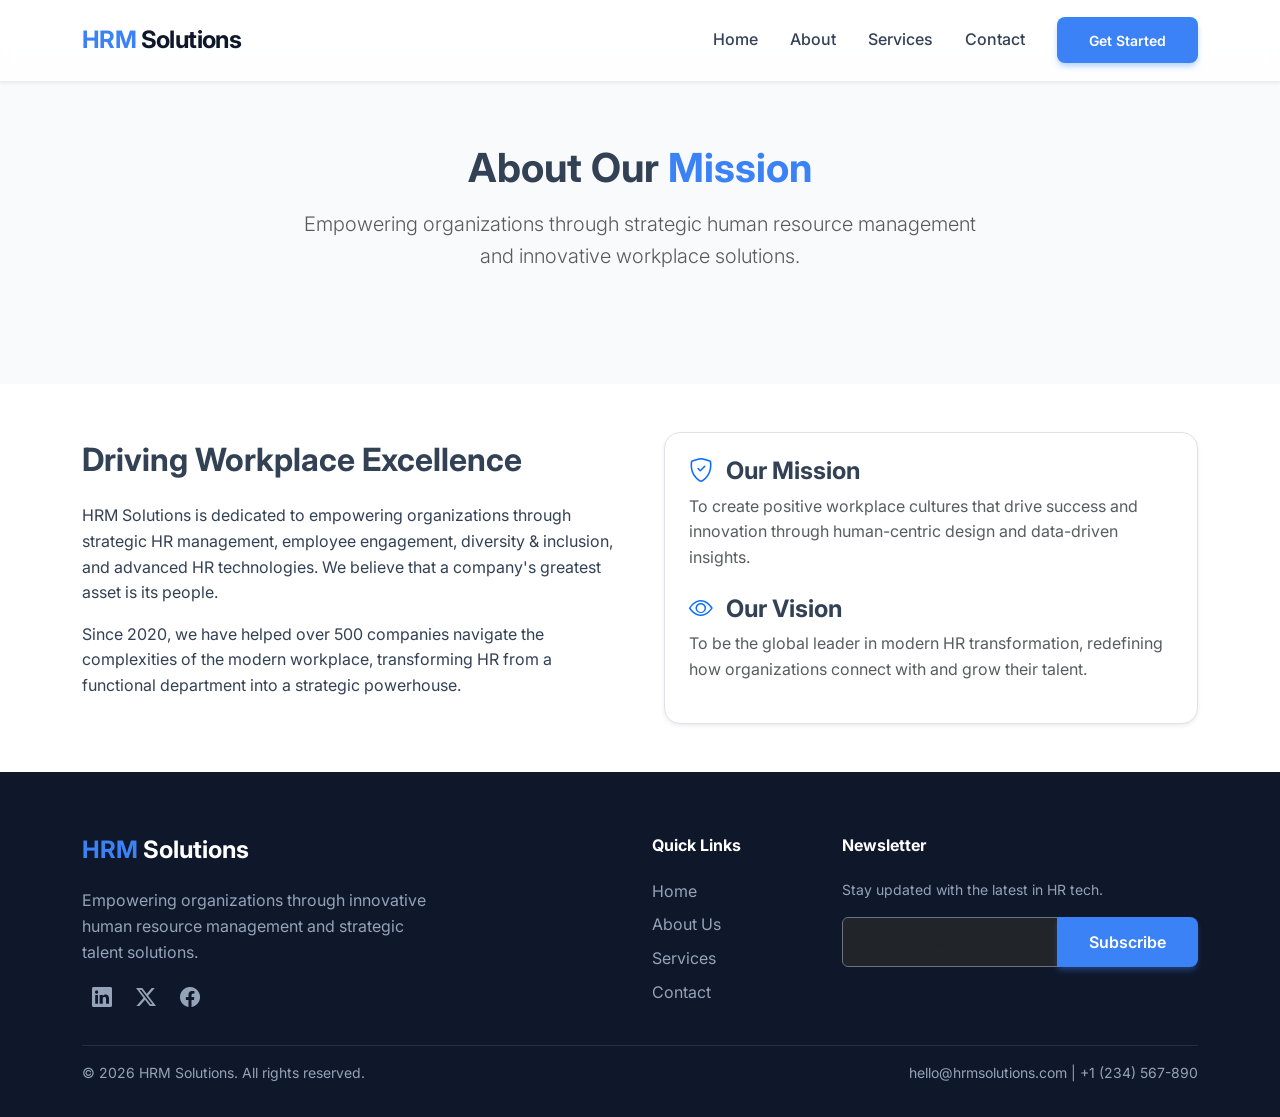
==== about.html @ 043418d1 "first commit" ====
<!DOCTYPE html>
<html lang="en">

<head>
  <meta charset="UTF-8">
  <meta name="viewport" content="width=device-width, initial-scale=1">
  <title>About Us | HRM Solutions</title>
  <link href="https://cdn.jsdelivr.net/npm/bootstrap@5.3.2/dist/css/bootstrap.min.css" rel="stylesheet">
  <link rel="stylesheet" href="https://cdn.jsdelivr.net/npm/bootstrap-icons@1.11.1/font/bootstrap-icons.css">
  <link href="https://unpkg.com/aos@2.3.1/dist/aos.css" rel="stylesheet">
  <link rel="stylesheet" href="assets/css/main.css">
</head>

<body>

  <!-- Navigation -->
  <nav class="navbar navbar-expand-lg fixed-top shadow-sm" style="background: rgba(255, 255, 255, 0.95);">
    <div class="container">
      <a class="navbar-brand fw-bold" href="index.html">
        <span style="color: var(--accent);">HRM</span> Solutions
      </a>
      <button class="navbar-toggler" type="button" data-bs-toggle="collapse" data-bs-target="#navbarNav">
        <span class="navbar-toggler-icon"></span>
      </button>
      <div class="collapse navbar-collapse" id="navbarNav">
        <ul class="navbar-nav ms-auto align-items-lg-center">
          <li class="nav-item"><a class="nav-link" href="index.html">Home</a></li>
          <li class="nav-item"><a class="nav-link active" href="about.html">About</a></li>
          <li class="nav-item"><a class="nav-link" href="services.html">Services</a></li>
          <li class="nav-item"><a class="nav-link" href="contact.html">Contact</a></li>
          <li class="nav-item ms-lg-3 mt-2 mt-lg-0">
            <a class="btn btn-primary btn-sm" href="contact.html">Get Started</a>
          </li>
        </ul>
      </div>
    </div>
  </nav>

  <!-- Page Header -->
  <header class="py-5 mt-5" style="background: var(--bg-light);">
    <div class="container py-5 text-center">
      <h1 class="fw-bold mb-3" data-aos="fade-up">About Our <span style="color: var(--accent);">Mission</span></h1>
      <p class="lead text-muted mx-auto" style="max-width: 700px;" data-aos="fade-up" data-aos-delay="100">
        Empowering organizations through strategic human resource management and innovative workplace solutions.
      </p>
    </div>
  </header>

  <section class="container py-5">
    <div class="row g-5 align-items-center">
      <div class="col-lg-6" data-aos="fade-right">
        <h2 class="fw-bold mb-4">Driving Workplace Excellence</h2>
        <p>HRM Solutions is dedicated to empowering organizations through strategic HR management, employee engagement,
          diversity & inclusion, and advanced HR technologies. We believe that a company's greatest asset is its people.
        </p>
        <p>Since 2020, we have helped over 500 companies navigate the complexities of the modern workplace, transforming
          HR from a functional department into a strategic powerhouse.</p>
      </div>
      <div class="col-lg-6" data-aos="fade-left">
        <div class="p-4 bg-white rounded-4 shadow-sm border">
          <div class="mb-4">
            <h4 class="fw-bold"><i class="bi bi-shield-check text-primary me-2"></i> Our Mission</h4>
            <p class="text-muted">To create positive workplace cultures that drive success and innovation through
              human-centric design and data-driven insights.</p>
          </div>
          <div>
            <h4 class="fw-bold"><i class="bi bi-eye text-primary me-2"></i> Our Vision</h4>
            <p class="text-muted">To be the global leader in modern HR transformation, redefining how organizations
              connect with and grow their talent.</p>
          </div>
        </div>
      </div>
    </div>
  </section>

  <!-- Footer -->
  <footer class="text-white">
    <div class="container">
      <div class="row g-4 mb-4">
        <div class="col-lg-4">
          <h4 class="fw-bold mb-4"><span style="color: var(--accent);">HRM</span> Solutions</h4>
          <p class="footer-text">Empowering organizations through innovative human resource management and strategic
            talent solutions.</p>
          <div class="social-links">
            <a href="#"><i class="bi bi-linkedin"></i></a>
            <a href="#"><i class="bi bi-twitter-x"></i></a>
            <a href="#"><i class="bi bi-facebook"></i></a>
          </div>
        </div>
        <div class="col-lg-2 offset-lg-2">
          <h6 class="fw-bold mb-4">Quick Links</h6>
          <ul class="list-unstyled footer-text">
            <li class="mb-2"><a href="index.html" class="text-decoration-none text-reset">Home</a></li>
            <li class="mb-2"><a href="about.html" class="text-decoration-none text-reset">About Us</a></li>
            <li class="mb-2"><a href="services.html" class="text-decoration-none text-reset">Services</a></li>
            <li class="mb-2"><a href="contact.html" class="text-decoration-none text-reset">Contact</a></li>
          </ul>
        </div>
        <div class="col-lg-4">
          <h6 class="fw-bold mb-4">Newsletter</h6>
          <p class="footer-text small">Stay updated with the latest in HR tech.</p>
          <div class="input-group mb-3">
            <input type="text" class="form-control bg-dark border-secondary text-white" placeholder="Email address">
            <button class="btn btn-primary" type="button">Subscribe</button>
          </div>
        </div>
      </div>
      <hr class="border-secondary opacity-25">
      <div class="row align-items-center">
        <div class="col-md-6 text-center text-md-start">
          <p class="mb-0 footer-text small">© 2026 HRM Solutions. All rights reserved.</p>
        </div>
        <div class="col-md-6 text-center text-md-end">
          <p class="mb-0 footer-text small">hello@hrmsolutions.com | +1 (234) 567-890</p>
        </div>
      </div>
    </div>
  </footer>

  <!-- Scripts -->
  <script src="https://cdn.jsdelivr.net/npm/bootstrap@5.3.2/dist/js/bootstrap.bundle.min.js"></script>
  <script src="https://unpkg.com/aos@2.3.1/dist/aos.js"></script>
  <script>
    AOS.init({ duration: 1000, once: true });
  </script>

</body>

</html>
---- assets/css/main.css ----
@import url('https://fonts.googleapis.com/css2?family=Inter:wght@300;400;500;600;700&display=swap');

:root {
  --primary: #0f172a;
  --primary-light: #1e293b;
  --accent: #3b82f6;
  --accent-dark: #2563eb;
  --text: #334155;
  --text-light: #64748b;
  --bg-light: #f8fafc;
  --white: #ffffff;
  --glass: rgba(255, 255, 255, 0.8);
  --shadow: 0 10px 15px -3px rgba(0, 0, 0, 0.1), 0 4px 6px -2px rgba(0, 0, 0, 0.05);
  --shadow-lg: 0 20px 25px -5px rgba(0, 0, 0, 0.1), 0 10px 10px -5px rgba(0, 0, 0, 0.04);
}

* {
  margin: 0;
  padding: 0;
  box-sizing: border-box;
}

body {
  font-family: 'Inter', sans-serif;
  color: var(--text);
  background-color: var(--white);
  line-height: 1.6;
  overflow-x: hidden;
}

/* Navbar */
.navbar {
  background: var(--glass) !important;
  backdrop-filter: blur(12px);
  -webkit-backdrop-filter: blur(12px);
  border-bottom: 1px solid rgba(255, 255, 255, 0.3);
  padding: 1rem 0;
  transition: all 0.3s ease;
}

.navbar-brand {
  color: var(--primary) !important;
  font-size: 1.5rem;
  letter-spacing: -0.025em;
}

.nav-link {
  color: var(--text) !important;
  font-weight: 500;
  margin: 0 0.5rem;
  transition: color 0.2s ease;
}

.nav-link:hover {
  color: var(--accent) !important;
}

/* Hero Section */
.hero {
  min-height: 100vh;
  display: flex;
  align-items: center;
  background: radial-gradient(circle at top right, rgba(59, 130, 246, 0.1), transparent),
    radial-gradient(circle at bottom left, rgba(59, 130, 246, 0.05), transparent);
  padding: 120px 0 80px;
  position: relative;
}

.hero h1 {
  font-weight: 800;
  font-size: clamp(2.5rem, 5vw, 4rem);
  color: var(--primary);
  line-height: 1.1;
  margin-bottom: 1.5rem;
  letter-spacing: -0.05em;
}

.hero p {
  font-size: 1.25rem;
  color: var(--text-light);
  max-width: 600px;
  margin-bottom: 2.5rem;
}

.btn-primary {
  background-color: var(--accent);
  border: none;
  padding: 0.8rem 2rem;
  font-weight: 600;
  border-radius: 8px;
  box-shadow: 0 4px 6px -1px rgba(59, 130, 246, 0.4);
  transition: all 0.3s ease;
}

.btn-primary:hover {
  background-color: var(--accent-dark);
  transform: translateY(-2px);
  box-shadow: 0 10px 15px -3px rgba(59, 130, 246, 0.4);
}

.btn-outline {
  border: 2px solid var(--primary);
  color: var(--primary);
  padding: 0.8rem 2rem;
  font-weight: 600;
  border-radius: 8px;
  transition: all 0.3s ease;
}

.btn-outline:hover {
  background-color: var(--primary);
  color: var(--white);
  transform: translateY(-2px);
}

/* Services */
.section-title {
  font-weight: 800;
  font-size: 2.5rem;
  color: var(--primary);
  margin-bottom: 3rem;
  letter-spacing: -0.025em;
}

.service-card {
  background: var(--white);
  border: 1px solid rgba(0, 0, 0, 0.05);
  border-radius: 16px;
  padding: 2.5rem;
  height: 100%;
  transition: all 0.4s cubic-bezier(0.4, 0, 0.2, 1);
  box-shadow: var(--shadow);
}

.service-card:hover {
  transform: translateY(-12px);
  box-shadow: var(--shadow-lg);
}

.service-icon {
  width: 54px;
  height: 54px;
  background: rgba(59, 130, 246, 0.1);
  color: var(--accent);
  border-radius: 12px;
  display: flex;
  align-items: center;
  justify-content: center;
  font-size: 1.5rem;
  margin-bottom: 1.5rem;
}

.service-card h5 {
  font-weight: 700;
  margin-bottom: 1rem;
  color: var(--primary);
}

/* Footer */
footer {
  background-color: var(--primary);
  padding: 4rem 0 2rem;
}

.footer-text {
  color: #94a3b8;
}

.social-links a {
  color: #94a3b8;
  font-size: 1.25rem;
  margin: 0 10px;
  transition: color 0.2s;
}

.social-links a:hover {
  color: var(--white);
}

/* AOS Tweaks */
[data-aos] {
  pointer-events: none;
}

.aos-animate {
  pointer-events: auto;
}

/* News Section */
.news-card {
  border: none;
  border-radius: 16px;
  overflow: hidden;
  background: var(--white);
  box-shadow: var(--shadow);
  transition: all 0.3s ease;
}

.news-card:hover {
  transform: translateY(-8px);
  box-shadow: var(--shadow-lg);
}

.news-img {
  height: 200px;
  background-size: cover;
  background-position: center;
}

.news-content {
  padding: 1.5rem;
}

.news-date {
  font-size: 0.85rem;
  color: var(--accent);
  font-weight: 600;
  margin-bottom: 0.5rem;
}

/* Scheduling Section */
.scheduling-wrapper {
  background: var(--white);
  border-radius: 24px;
  padding: 3rem;
  box-shadow: var(--shadow-lg);
  border: 1px solid rgba(0, 0, 0, 0.03);
}

.calendar-mock {
  background: var(--bg-light);
  border-radius: 12px;
  padding: 1.5rem;
}

.calendar-day {
  width: 40px;
  height: 40px;
  display: flex;
  align-items: center;
  justify-content: center;
  border-radius: 8px;
  cursor: pointer;
  font-size: 0.9rem;
  transition: all 0.2s;
}

.calendar-day:hover {
  background: var(--accent);
  color: var(--white);
}

.calendar-day.active {
  background: var(--accent);
  color: var(--white);
}
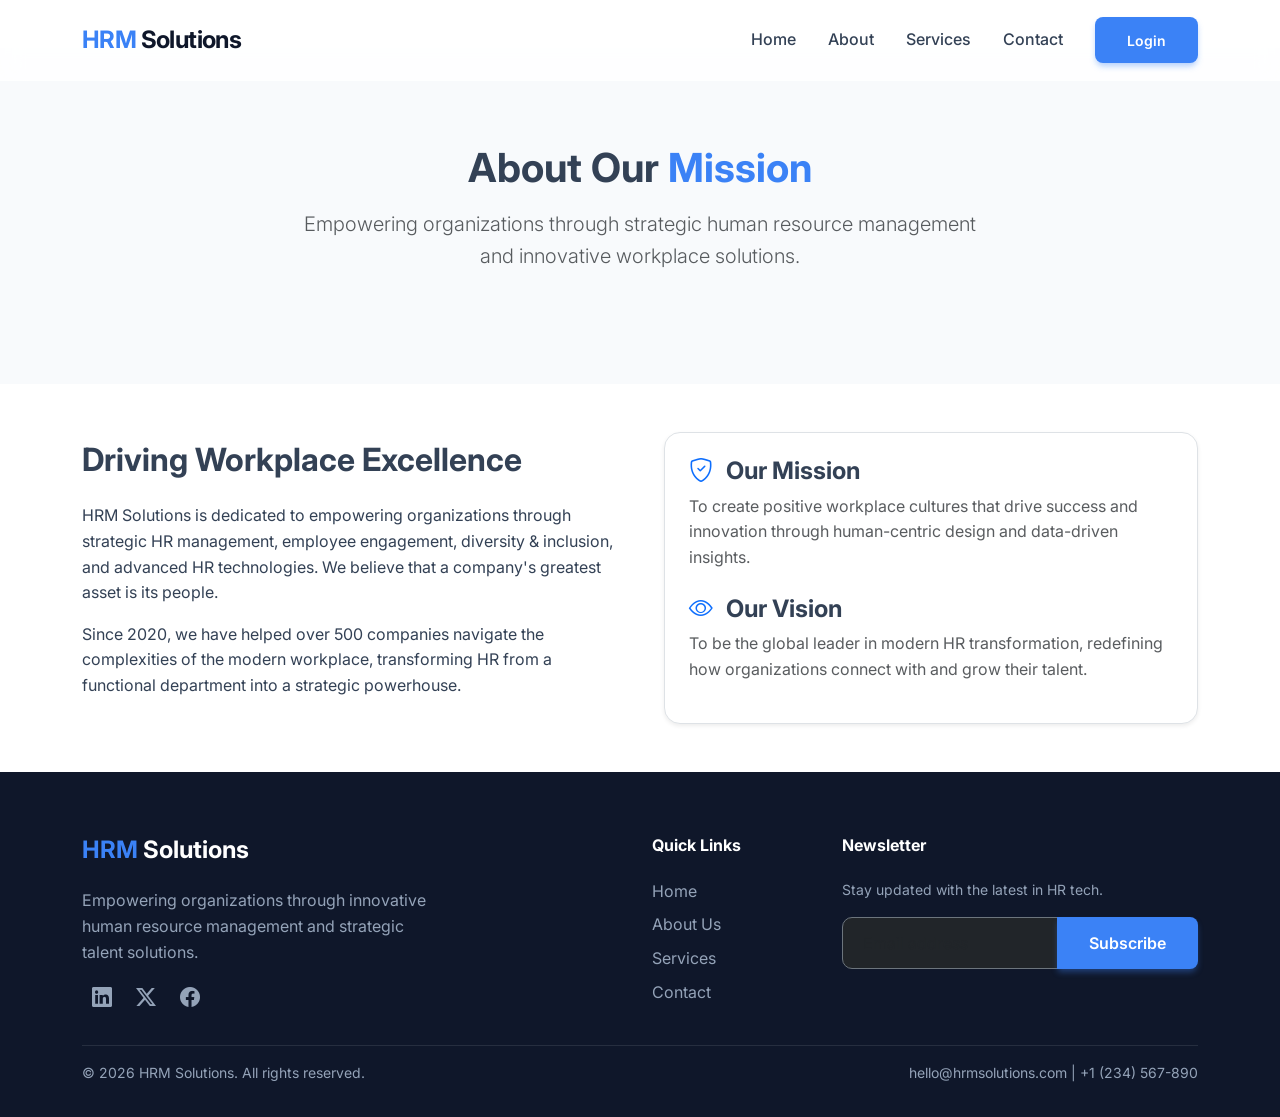
==== commit ed2de9a4: "Update the login" ====
--- a/about.html
+++ b/about.html
@@ -14,7 +14,7 @@
 <body>
 
   <!-- Navigation -->
-  <nav class="navbar navbar-expand-lg fixed-top shadow-sm" style="background: rgba(255, 255, 255, 0.95);">
+  <nav class="navbar navbar-expand-lg fixed-top">
     <div class="container">
       <a class="navbar-brand fw-bold" href="index.html">
         <span style="color: var(--accent);">HRM</span> Solutions
@@ -25,11 +25,11 @@
       <div class="collapse navbar-collapse" id="navbarNav">
         <ul class="navbar-nav ms-auto align-items-lg-center">
           <li class="nav-item"><a class="nav-link" href="index.html">Home</a></li>
-          <li class="nav-item"><a class="nav-link active" href="about.html">About</a></li>
+          <li class="nav-item"><a class="nav-link" href="about.html">About</a></li>
           <li class="nav-item"><a class="nav-link" href="services.html">Services</a></li>
           <li class="nav-item"><a class="nav-link" href="contact.html">Contact</a></li>
           <li class="nav-item ms-lg-3 mt-2 mt-lg-0">
-            <a class="btn btn-primary btn-sm" href="contact.html">Get Started</a>
+            <a class="btn btn-primary btn-sm" href="login.html">Login</a>
           </li>
         </ul>
       </div>
--- a/assets/css/main.css
+++ b/assets/css/main.css
@@ -253,4 +253,262 @@
 .calendar-day.active {
   background: var(--accent);
   color: var(--white);
+}
+
+/* Corporate Hub Section */
+.hub-wrapper {
+  background: var(--white);
+  border-radius: 24px;
+  overflow: hidden;
+  box-shadow: var(--shadow-lg);
+  border: 1px solid rgba(0, 0, 0, 0.05);
+}
+
+.hub-sidebar {
+  background: var(--bg-light);
+  padding: 3rem;
+  border-right: 1px solid rgba(0, 0, 0, 0.05);
+}
+
+.hub-main {
+  padding: 3rem;
+}
+
+.event-list {
+  display: flex;
+  flex-direction: column;
+  gap: 1.5rem;
+}
+
+.event-item {
+  display: flex;
+  gap: 1.5rem;
+  padding: 1.25rem;
+  background: var(--white);
+  border-radius: 12px;
+  border: 1px solid rgba(0, 0, 0, 0.03);
+  transition: all 0.3s ease;
+  cursor: pointer;
+}
+
+.event-item:hover {
+  transform: translateX(8px);
+  border-color: var(--accent);
+  box-shadow: var(--shadow);
+}
+
+.event-date {
+  min-width: 60px;
+  height: 60px;
+  background: var(--primary);
+  color: var(--white);
+  border-radius: 10px;
+  display: flex;
+  flex-direction: column;
+  align-items: center;
+  justify-content: center;
+  line-height: 1;
+}
+
+.event-date .day {
+  font-size: 1.25rem;
+  font-weight: 700;
+}
+
+.event-date .month {
+  font-size: 0.7rem;
+  font-weight: 600;
+  text-transform: uppercase;
+  opacity: 0.8;
+}
+
+.event-info h6 {
+  font-weight: 700;
+  margin-bottom: 0.25rem;
+  color: var(--primary);
+}
+
+.event-meta {
+  font-size: 0.85rem;
+  color: var(--text-light);
+  display: flex;
+  align-items: center;
+  gap: 1rem;
+}
+
+/* Calendar Refinement */
+.calendar-mock {
+  background: var(--white);
+  border: 1px solid rgba(0, 0, 0, 0.05);
+  box-shadow: var(--shadow);
+}
+
+@media (max-width: 991.98px) {
+  .hub-sidebar {
+    border-right: none;
+    border-bottom: 1px solid rgba(0, 0, 0, 0.05);
+  }
+}
+
+/* Dashboard Tabs */
+.nav-pills-custom .nav-link {
+  color: var(--text-light);
+  background: var(--white);
+  border: 1px solid rgba(0, 0, 0, 0.05);
+  font-weight: 600;
+  padding: 1rem 1.5rem;
+  border-radius: 12px;
+  transition: all 0.3s ease;
+}
+
+.nav-pills-custom .nav-link.active {
+  background: var(--accent);
+  color: var(--white);
+  box-shadow: var(--shadow);
+}
+
+.dashboard-preview-img {
+  border-radius: 20px;
+  box-shadow: var(--shadow-lg);
+  border: 8px solid var(--white);
+}
+
+/* Steps */
+.step-item {
+  position: relative;
+  text-align: center;
+  padding: 0 1rem;
+}
+
+.step-number {
+  width: 50px;
+  height: 50px;
+  background: var(--accent);
+  color: var(--white);
+  border-radius: 50%;
+  display: flex;
+  align-items: center;
+  justify-content: center;
+  font-weight: 800;
+  margin: 0 auto 1.5rem;
+  position: relative;
+  z-index: 2;
+  box-shadow: 0 0 0 8px rgba(59, 130, 246, 0.1);
+}
+
+/* Pricing */
+.pricing-card {
+  background: var(--white);
+  border-radius: 24px;
+  padding: 3rem 2rem;
+  border: 1px solid rgba(0, 0, 0, 0.05);
+  transition: all 0.3s ease;
+  height: 100%;
+}
+
+.pricing-card.featured {
+  background: var(--primary);
+  color: var(--white);
+  transform: scale(1.05);
+  box-shadow: var(--shadow-lg);
+}
+
+.pricing-card.featured .text-muted {
+  color: #94a3b8 !important;
+}
+
+.pricing-card .price {
+  font-size: 3rem;
+  font-weight: 800;
+  margin: 1.5rem 0;
+}
+
+/* FAQ */
+.accordion-item {
+  border: none;
+  background: transparent;
+  margin-bottom: 1rem;
+}
+
+.accordion-button {
+  background: var(--white) !important;
+  color: var(--primary) !important;
+  font-weight: 600;
+  border-radius: 12px !important;
+  box-shadow: var(--shadow) !important;
+  padding: 1.25rem;
+}
+
+.accordion-button:not(.collapsed) {
+  background: var(--accent) !important;
+  color: var(--white) !important;
+}
+
+.accordion-body {
+  padding: 1.5rem;
+  background: var(--white);
+  border-radius: 0 0 12px 12px;
+  margin-top: -5px;
+  box-shadow: var(--shadow);
+}
+
+/* Contact Form Overrides */
+.form-control {
+  padding: 0.8rem 1.25rem;
+  border-radius: 10px;
+  border: 1px solid rgba(0, 0, 0, 0.1);
+  background: var(--bg-light);
+}
+
+/* Login Page Styles */
+.login-page {
+  min-height: 100vh;
+  display: flex;
+  align-items: center;
+  justify-content: center;
+  background: radial-gradient(circle at top right, rgba(59, 130, 246, 0.1), transparent),
+    var(--primary);
+  padding: 2rem;
+}
+
+.login-card {
+  background: rgba(255, 255, 255, 0.05);
+  backdrop-filter: blur(20px);
+  border: 1px solid rgba(255, 255, 255, 0.1);
+  border-radius: 24px;
+  padding: 3rem;
+  width: 100%;
+  max-width: 450px;
+  color: var(--white);
+  box-shadow: 0 25px 50px -12px rgba(0, 0, 0, 0.5);
+}
+
+.login-card .form-control {
+  background: rgba(255, 255, 255, 0.05);
+  border: 1px solid rgba(255, 255, 255, 0.1);
+  color: var(--white);
+}
+
+.login-card .form-control:focus {
+  background: rgba(255, 255, 255, 0.08);
+  border-color: var(--accent);
+  color: var(--white);
+}
+
+.login-card .form-label {
+  color: rgba(255, 255, 255, 0.8);
+  font-size: 0.85rem;
+  font-weight: 500;
+}
+
+.social-login-btn {
+  background: rgba(255, 255, 255, 0.05);
+  border: 1px solid rgba(255, 255, 255, 0.1);
+  color: var(--white);
+  transition: all 0.3s ease;
+}
+
+.social-login-btn:hover {
+  background: rgba(255, 255, 255, 0.1);
+  color: var(--white);
 }
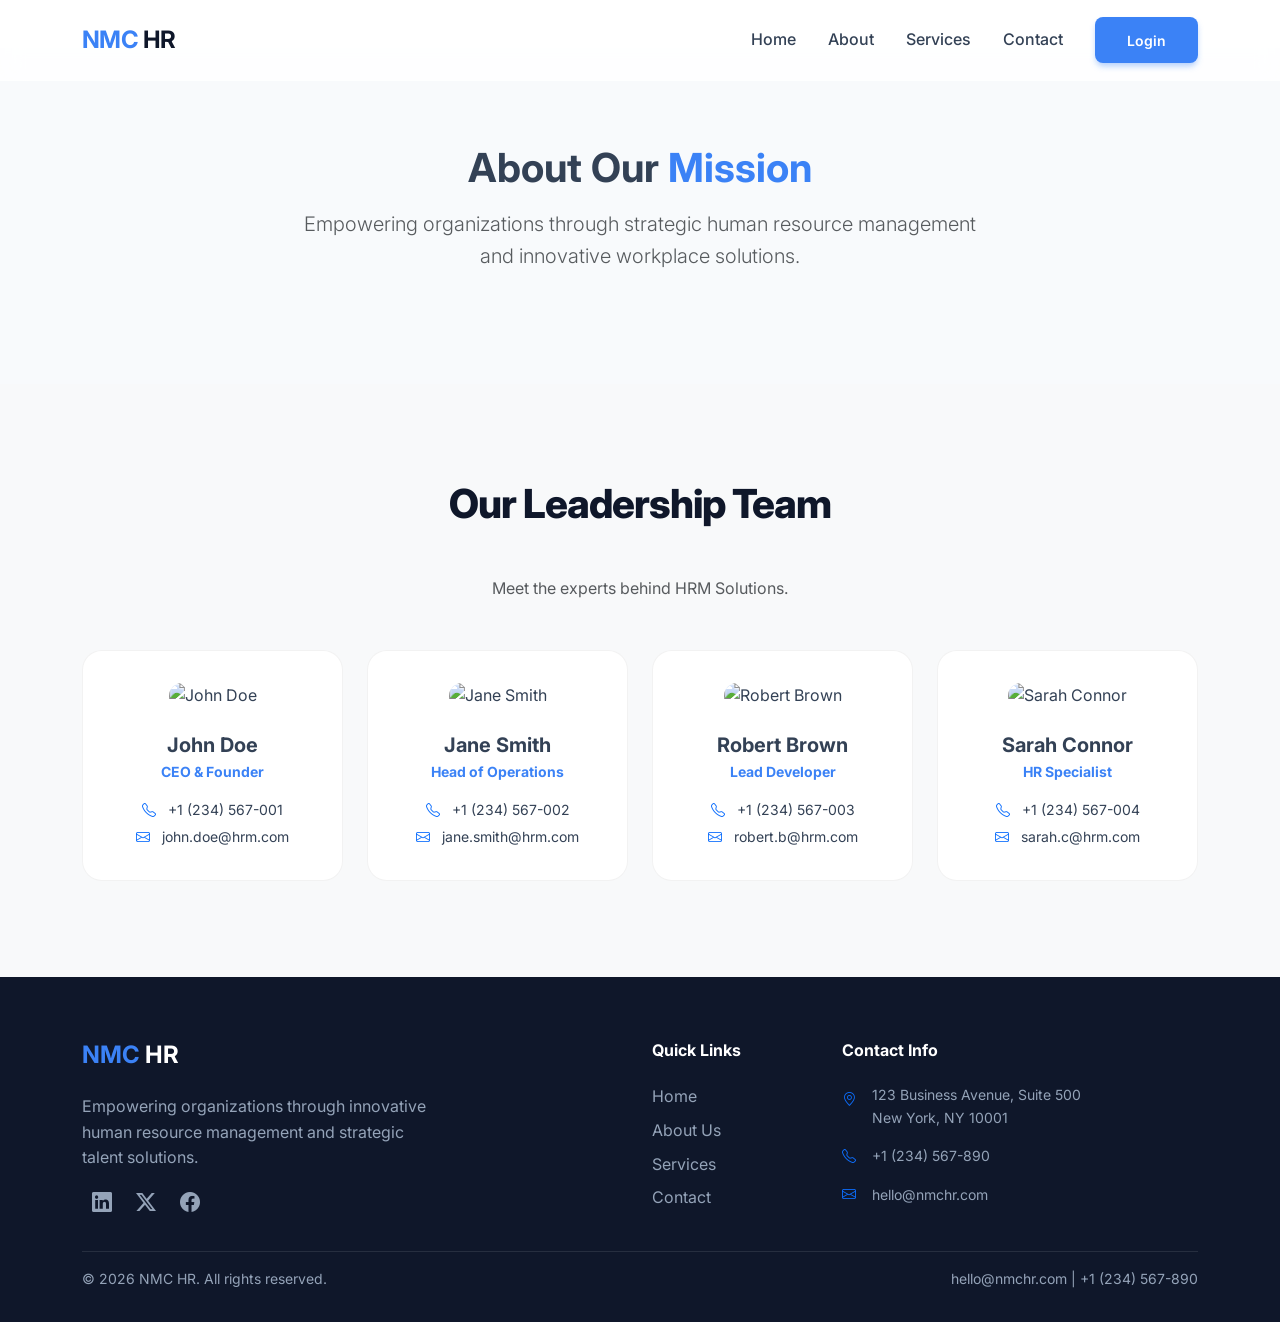
==== commit 352a8175: "Last Update" ====
--- a/about.html
+++ b/about.html
@@ -17,7 +17,7 @@
   <nav class="navbar navbar-expand-lg fixed-top">
     <div class="container">
       <a class="navbar-brand fw-bold" href="index.html">
-        <span style="color: var(--accent);">HRM</span> Solutions
+        <span style="color: var(--accent);">NMC</span> HR
       </a>
       <button class="navbar-toggler" type="button" data-bs-toggle="collapse" data-bs-target="#navbarNav">
         <span class="navbar-toggler-icon"></span>
@@ -46,27 +46,74 @@
     </div>
   </header>
 
-  <section class="container py-5">
-    <div class="row g-5 align-items-center">
-      <div class="col-lg-6" data-aos="fade-right">
-        <h2 class="fw-bold mb-4">Driving Workplace Excellence</h2>
-        <p>HRM Solutions is dedicated to empowering organizations through strategic HR management, employee engagement,
-          diversity & inclusion, and advanced HR technologies. We believe that a company's greatest asset is its people.
-        </p>
-        <p>Since 2020, we have helped over 500 companies navigate the complexities of the modern workplace, transforming
-          HR from a functional department into a strategic powerhouse.</p>
+  </section>
+
+  <!-- Our Team Section -->
+  <section id="team" class="py-5 bg-light">
+    <div class="container py-5">
+      <div class="text-center mb-5" data-aos="fade-up">
+        <h2 class="section-title">Our Leadership Team</h2>
+        <p class="text-muted">Meet the experts behind HRM Solutions.</p>
       </div>
-      <div class="col-lg-6" data-aos="fade-left">
-        <div class="p-4 bg-white rounded-4 shadow-sm border">
-          <div class="mb-4">
-            <h4 class="fw-bold"><i class="bi bi-shield-check text-primary me-2"></i> Our Mission</h4>
-            <p class="text-muted">To create positive workplace cultures that drive success and innovation through
-              human-centric design and data-driven insights.</p>
+      <div class="row g-4">
+        <!-- Team Member 1 -->
+        <div class="col-lg-3 col-md-6" data-aos="fade-up" data-aos-delay="100">
+          <div class="team-card text-center">
+            <div class="team-img-wrapper mb-4">
+              <img src="https://images.unsplash.com/photo-1560250097-0b93528c311a?auto=format&fit=crop&q=80&w=400"
+                alt="John Doe" class="img-fluid rounded-4">
+            </div>
+            <h5 class="fw-bold mb-1">John Doe</h5>
+            <p class="text-accent small fw-bold mb-3">CEO & Founder</p>
+            <div class="team-contact small">
+              <p class="mb-1"><i class="bi bi-telephone text-primary me-2"></i> +1 (234) 567-001</p>
+              <p class="mb-0"><i class="bi bi-envelope text-primary me-2"></i> john.doe@hrm.com</p>
+            </div>
           </div>
-          <div>
-            <h4 class="fw-bold"><i class="bi bi-eye text-primary me-2"></i> Our Vision</h4>
-            <p class="text-muted">To be the global leader in modern HR transformation, redefining how organizations
-              connect with and grow their talent.</p>
+        </div>
+        <!-- Team Member 2 -->
+        <div class="col-lg-3 col-md-6" data-aos="fade-up" data-aos-delay="200">
+          <div class="team-card text-center">
+            <div class="team-img-wrapper mb-4">
+              <img src="https://images.unsplash.com/photo-1573496359142-b8d87734a5a2?auto=format&fit=crop&q=80&w=400"
+                alt="Jane Smith" class="img-fluid rounded-4">
+            </div>
+            <h5 class="fw-bold mb-1">Jane Smith</h5>
+            <p class="text-accent small fw-bold mb-3">Head of Operations</p>
+            <div class="team-contact small">
+              <p class="mb-1"><i class="bi bi-telephone text-primary me-2"></i> +1 (234) 567-002</p>
+              <p class="mb-0"><i class="bi bi-envelope text-primary me-2"></i> jane.smith@hrm.com</p>
+            </div>
+          </div>
+        </div>
+        <!-- Team Member 3 -->
+        <div class="col-lg-3 col-md-6" data-aos="fade-up" data-aos-delay="300">
+          <div class="team-card text-center">
+            <div class="team-img-wrapper mb-4">
+              <img src="https://images.unsplash.com/photo-1519085360753-af0119f7cbe7?auto=format&fit=crop&q=80&w=400"
+                alt="Robert Brown" class="img-fluid rounded-4">
+            </div>
+            <h5 class="fw-bold mb-1">Robert Brown</h5>
+            <p class="text-accent small fw-bold mb-3">Lead Developer</p>
+            <div class="team-contact small">
+              <p class="mb-1"><i class="bi bi-telephone text-primary me-2"></i> +1 (234) 567-003</p>
+              <p class="mb-0"><i class="bi bi-envelope text-primary me-2"></i> robert.b@hrm.com</p>
+            </div>
+          </div>
+        </div>
+        <!-- Team Member 4 -->
+        <div class="col-lg-3 col-md-6" data-aos="fade-up" data-aos-delay="400">
+          <div class="team-card text-center">
+            <div class="team-img-wrapper mb-4">
+              <img src="https://images.unsplash.com/photo-1580489944761-15a19d654956?auto=format&fit=crop&q=80&w=400"
+                alt="Sarah Connor" class="img-fluid rounded-4">
+            </div>
+            <h5 class="fw-bold mb-1">Sarah Connor</h5>
+            <p class="text-accent small fw-bold mb-3">HR Specialist</p>
+            <div class="team-contact small">
+              <p class="mb-1"><i class="bi bi-telephone text-primary me-2"></i> +1 (234) 567-004</p>
+              <p class="mb-0"><i class="bi bi-envelope text-primary me-2"></i> sarah.c@hrm.com</p>
+            </div>
           </div>
         </div>
       </div>
@@ -78,7 +125,7 @@
     <div class="container">
       <div class="row g-4 mb-4">
         <div class="col-lg-4">
-          <h4 class="fw-bold mb-4"><span style="color: var(--accent);">HRM</span> Solutions</h4>
+          <h4 class="fw-bold mb-4"><span style="color: var(--accent);">NMC</span> HR</h4>
           <p class="footer-text">Empowering organizations through innovative human resource management and strategic
             talent solutions.</p>
           <div class="social-links">
@@ -97,21 +144,30 @@
           </ul>
         </div>
         <div class="col-lg-4">
-          <h6 class="fw-bold mb-4">Newsletter</h6>
-          <p class="footer-text small">Stay updated with the latest in HR tech.</p>
-          <div class="input-group mb-3">
-            <input type="text" class="form-control bg-dark border-secondary text-white" placeholder="Email address">
-            <button class="btn btn-primary" type="button">Subscribe</button>
-          </div>
+          <h6 class="fw-bold mb-4">Contact Info</h6>
+          <ul class="list-unstyled footer-text small">
+            <li class="mb-3 d-flex align-items-start gap-3">
+              <i class="bi bi-geo-alt text-primary mt-1"></i>
+              <span>123 Business Avenue, Suite 500<br>New York, NY 10001</span>
+            </li>
+            <li class="mb-3 d-flex align-items-center gap-3">
+              <i class="bi bi-telephone text-primary"></i>
+              <span>+1 (234) 567-890</span>
+            </li>
+            <li class="mb-3 d-flex align-items-center gap-3">
+              <i class="bi bi-envelope text-primary"></i>
+              <span>hello@nmchr.com</span>
+            </li>
+          </ul>
         </div>
       </div>
       <hr class="border-secondary opacity-25">
       <div class="row align-items-center">
         <div class="col-md-6 text-center text-md-start">
-          <p class="mb-0 footer-text small">© 2026 HRM Solutions. All rights reserved.</p>
+          <p class="mb-0 footer-text small">© 2026 NMC HR. All rights reserved.</p>
         </div>
         <div class="col-md-6 text-center text-md-end">
-          <p class="mb-0 footer-text small">hello@hrmsolutions.com | +1 (234) 567-890</p>
+          <p class="mb-0 footer-text small">hello@nmchr.com | +1 (234) 567-890</p>
         </div>
       </div>
     </div>
--- a/assets/css/main.css
+++ b/assets/css/main.css
@@ -396,32 +396,6 @@
   box-shadow: 0 0 0 8px rgba(59, 130, 246, 0.1);
 }
 
-/* Pricing */
-.pricing-card {
-  background: var(--white);
-  border-radius: 24px;
-  padding: 3rem 2rem;
-  border: 1px solid rgba(0, 0, 0, 0.05);
-  transition: all 0.3s ease;
-  height: 100%;
-}
-
-.pricing-card.featured {
-  background: var(--primary);
-  color: var(--white);
-  transform: scale(1.05);
-  box-shadow: var(--shadow-lg);
-}
-
-.pricing-card.featured .text-muted {
-  color: #94a3b8 !important;
-}
-
-.pricing-card .price {
-  font-size: 3rem;
-  font-weight: 800;
-  margin: 1.5rem 0;
-}
 
 /* FAQ */
 .accordion-item {
@@ -511,4 +485,82 @@
 .social-login-btn:hover {
   background: rgba(255, 255, 255, 0.1);
   color: var(--white);
+}
+
+/* Swiper Slider Custom Styles */
+.heroSwiper,
+.testimonialSwiper {
+  width: 100%;
+  padding-bottom: 50px !important;
+}
+
+.heroSwiper .swiper-slide img {
+  width: 100%;
+  height: 100%;
+  object-fit: cover;
+}
+
+.testimonialSwiper .service-card {
+  margin: 10px;
+}
+
+.swiper-pagination-bullet-active {
+  background: var(--accent) !important;
+}
+
+/* Team Section Styles */
+.team-card {
+  background: var(--white);
+  padding: 2rem;
+  border-radius: 20px;
+  border: 1px solid rgba(0, 0, 0, 0.05);
+  transition: all 0.3s ease;
+  height: 100%;
+}
+
+.team-card:hover {
+  transform: translateY(-10px);
+  box-shadow: var(--shadow-lg);
+  border-color: var(--accent);
+}
+
+.team-img-wrapper {
+  overflow: hidden;
+  border-radius: 16px;
+}
+
+.team-img-wrapper img {
+  transition: transform 0.5s ease;
+}
+
+.team-card:hover .team-img-wrapper img {
+  transform: scale(1.1);
+}
+
+.text-accent {
+  color: var(--accent);
+}
+
+/* News Card Refinements */
+.news-card .news-img {
+  transition: transform 0.5s ease;
+}
+
+.news-card:hover .news-img {
+  transform: scale(1.05);
+}
+
+.news-card {
+  display: flex;
+  flex-direction: column;
+}
+
+.news-content {
+  flex-grow: 1;
+  display: flex;
+  flex-direction: column;
+}
+
+.news-content a {
+  margin-top: auto;
 }
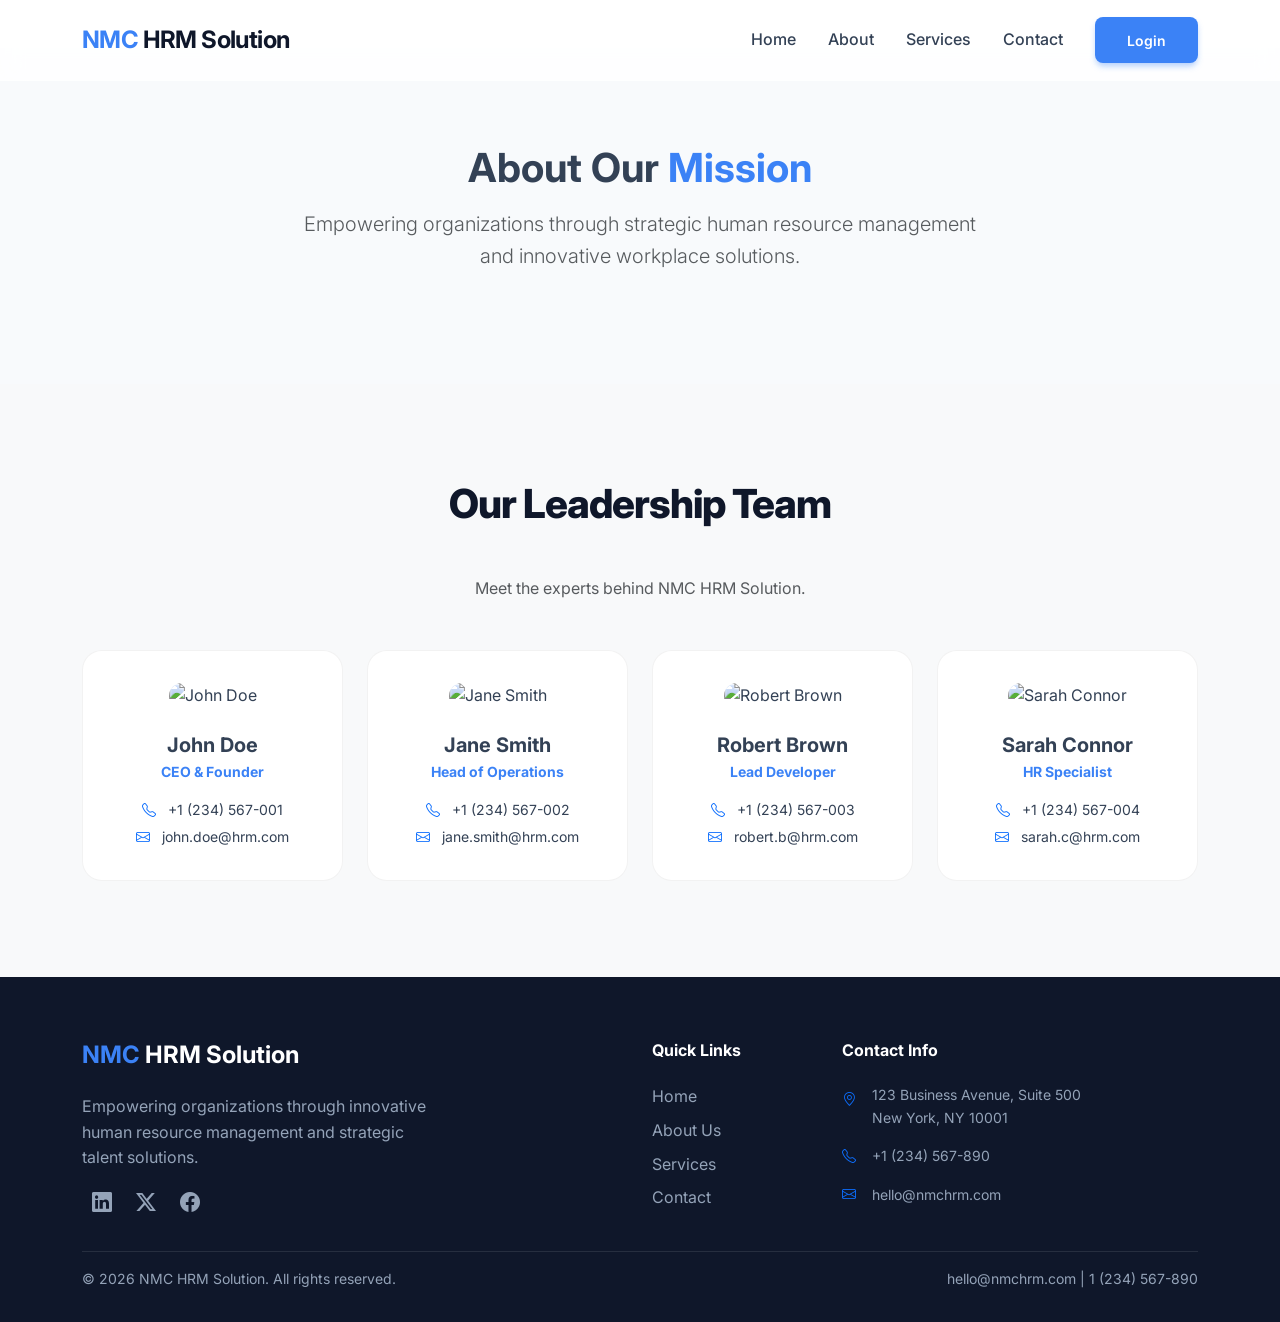
==== commit 02bb0792: "Update the image" ====
--- a/about.html
+++ b/about.html
@@ -4,7 +4,7 @@
 <head>
   <meta charset="UTF-8">
   <meta name="viewport" content="width=device-width, initial-scale=1">
-  <title>About Us | HRM Solutions</title>
+  <title>About Us | NMC HRM Solution</title>
   <link href="https://cdn.jsdelivr.net/npm/bootstrap@5.3.2/dist/css/bootstrap.min.css" rel="stylesheet">
   <link rel="stylesheet" href="https://cdn.jsdelivr.net/npm/bootstrap-icons@1.11.1/font/bootstrap-icons.css">
   <link href="https://unpkg.com/aos@2.3.1/dist/aos.css" rel="stylesheet">
@@ -17,7 +17,7 @@
   <nav class="navbar navbar-expand-lg fixed-top">
     <div class="container">
       <a class="navbar-brand fw-bold" href="index.html">
-        <span style="color: var(--accent);">NMC</span> HR
+        <span><span style="color: var(--accent);">NMC</span> HRM Solution</span>
       </a>
       <button class="navbar-toggler" type="button" data-bs-toggle="collapse" data-bs-target="#navbarNav">
         <span class="navbar-toggler-icon"></span>
@@ -53,7 +53,7 @@
     <div class="container py-5">
       <div class="text-center mb-5" data-aos="fade-up">
         <h2 class="section-title">Our Leadership Team</h2>
-        <p class="text-muted">Meet the experts behind HRM Solutions.</p>
+        <p class="text-muted">Meet the experts behind NMC HRM Solution.</p>
       </div>
       <div class="row g-4">
         <!-- Team Member 1 -->
@@ -125,7 +125,9 @@
     <div class="container">
       <div class="row g-4 mb-4">
         <div class="col-lg-4">
-          <h4 class="fw-bold mb-4"><span style="color: var(--accent);">NMC</span> HR</h4>
+          <h4 class="fw-bold mb-4 d-flex align-items-center gap-2">
+            <span><span style="color: var(--accent);">NMC</span> HRM Solution</span>
+          </h4>
           <p class="footer-text">Empowering organizations through innovative human resource management and strategic
             talent solutions.</p>
           <div class="social-links">
@@ -156,7 +158,7 @@
             </li>
             <li class="mb-3 d-flex align-items-center gap-3">
               <i class="bi bi-envelope text-primary"></i>
-              <span>hello@nmchr.com</span>
+              <span>hello@nmchrm.com</span>
             </li>
           </ul>
         </div>
@@ -164,10 +166,10 @@
       <hr class="border-secondary opacity-25">
       <div class="row align-items-center">
         <div class="col-md-6 text-center text-md-start">
-          <p class="mb-0 footer-text small">© 2026 NMC HR. All rights reserved.</p>
+          <p class="mb-0 footer-text small">© 2026 NMC HRM Solution. All rights reserved.</p>
         </div>
         <div class="col-md-6 text-center text-md-end">
-          <p class="mb-0 footer-text small">hello@nmchr.com | +1 (234) 567-890</p>
+          <p class="mb-0 footer-text small">hello@nmchrm.com | 1 (234) 567-890</p>
         </div>
       </div>
     </div>
--- a/assets/css/main.css
+++ b/assets/css/main.css
@@ -42,6 +42,15 @@
   color: var(--primary) !important;
   font-size: 1.5rem;
   letter-spacing: -0.025em;
+  display: flex;
+  align-items: center;
+  gap: 12px;
+}
+
+.navbar-logo {
+  height: 40px;
+  width: auto;
+  border-radius: 8px;
 }
 
 .nav-link {
@@ -496,7 +505,7 @@
 
 .heroSwiper .swiper-slide img {
   width: 100%;
-  height: 100%;
+  height: 450px;
   object-fit: cover;
 }
 
@@ -563,4 +572,199 @@
 
 .news-content a {
   margin-top: auto;
+}
+
+/* Task Management Section */
+.task-section {
+  background: var(--bg-light);
+  padding: 100px 0;
+}
+
+.task-view-controls {
+  display: flex;
+  justify-content: center;
+  align-items: center;
+  gap: 1.5rem;
+  margin-bottom: 4rem;
+  flex-wrap: wrap;
+}
+
+.task-view-btn {
+  padding: 0.8rem 1.75rem;
+  border-radius: 12px;
+  border: 1px solid rgba(0, 0, 0, 0.08);
+  background: var(--white);
+  color: var(--text-light);
+  font-weight: 600;
+  transition: all 0.4s cubic-bezier(0.165, 0.84, 0.44, 1);
+  cursor: pointer;
+  display: flex;
+  align-items: center;
+  gap: 0.6rem;
+  font-size: 0.95rem;
+}
+
+.task-view-btn i {
+  font-size: 1.1rem;
+}
+
+.task-view-btn:hover,
+.task-view-btn.active {
+  background: var(--accent);
+  color: var(--white);
+  border-color: var(--accent);
+  box-shadow: 0 8px 25px -5px rgba(59, 130, 246, 0.4);
+  transform: translateY(-3px);
+}
+
+.task-card {
+  background: var(--white);
+  border-radius: 20px;
+  padding: 2rem;
+  margin-bottom: 1.5rem;
+  border: 1px solid rgba(0, 0, 0, 0.03);
+  box-shadow: 0 4px 6px -1px rgba(0, 0, 0, 0.1);
+  transition: all 0.4s ease;
+  display: flex;
+  align-items: center;
+  justify-content: space-between;
+  gap: 2rem;
+}
+
+.task-card:hover {
+  transform: translateX(12px);
+  border-color: var(--accent);
+  box-shadow: 0 20px 25px -5px rgba(0, 0, 0, 0.1);
+}
+
+.task-info-group {
+  display: flex;
+  align-items: center;
+  gap: 2rem;
+  flex-grow: 1;
+}
+
+.task-status-indicator {
+  width: 12px;
+  height: 48px;
+  border-radius: 6px;
+}
+
+.status-todo {
+  background: #94a3b8;
+}
+
+.status-progress {
+  background: var(--accent);
+}
+
+.status-completed {
+  background: #22c55e;
+}
+
+.task-content {
+  flex-grow: 1;
+}
+
+.task-name {
+  font-weight: 700;
+  color: var(--primary);
+  font-size: 1.15rem;
+  margin-bottom: 0.4rem;
+  display: block;
+}
+
+.task-metadata {
+  display: flex;
+  align-items: center;
+  gap: 1.5rem;
+  flex-wrap: wrap;
+}
+
+.task-meta-item {
+  font-size: 0.85rem;
+  color: var(--text-light);
+  display: flex;
+  align-items: center;
+  gap: 0.4rem;
+  font-weight: 500;
+}
+
+.badge-priority {
+  padding: 0.35rem 0.8rem;
+  border-radius: 8px;
+  font-size: 0.75rem;
+  font-weight: 700;
+  text-transform: uppercase;
+  letter-spacing: 0.05em;
+}
+
+.priority-high {
+  background: rgba(239, 68, 68, 0.1);
+  color: #ef4444;
+}
+
+.priority-medium {
+  background: rgba(245, 158, 11, 0.1);
+  color: #f59e0b;
+}
+
+.priority-low {
+  background: rgba(34, 197, 94, 0.1);
+  color: #22c55e;
+}
+
+.task-action-buttons {
+  display: flex;
+  gap: 1rem;
+}
+
+.btn-view-pdf {
+  border: 1.5px solid #ef4444;
+  color: #ef4444;
+  background: transparent;
+  padding: 0.6rem 1.25rem;
+  border-radius: 10px;
+  font-size: 0.9rem;
+  font-weight: 700;
+  transition: all 0.3s ease;
+  display: flex;
+  align-items: center;
+  gap: 0.5rem;
+}
+
+.btn-view-pdf:hover {
+  background: #ef4444;
+  color: var(--white);
+  box-shadow: 0 4px 15px rgba(239, 68, 68, 0.3);
+}
+
+.btn-details {
+  background: var(--bg-light);
+  color: var(--primary);
+  border: 1px solid rgba(0, 0, 0, 0.05);
+  padding: 0.6rem 1.25rem;
+  border-radius: 10px;
+  font-size: 0.9rem;
+  font-weight: 700;
+  transition: all 0.3s ease;
+}
+
+.btn-details:hover {
+  background: var(--primary);
+  color: var(--white);
+}
+
+@media (max-width: 991.98px) {
+  .task-card {
+    flex-direction: column;
+    align-items: flex-start;
+    gap: 1.5rem;
+  }
+
+  .task-action-buttons {
+    width: 100%;
+    border-top: 1px solid rgba(0, 0, 0, 0.05);
+    padding-top: 1.5rem;
+  }
 }
